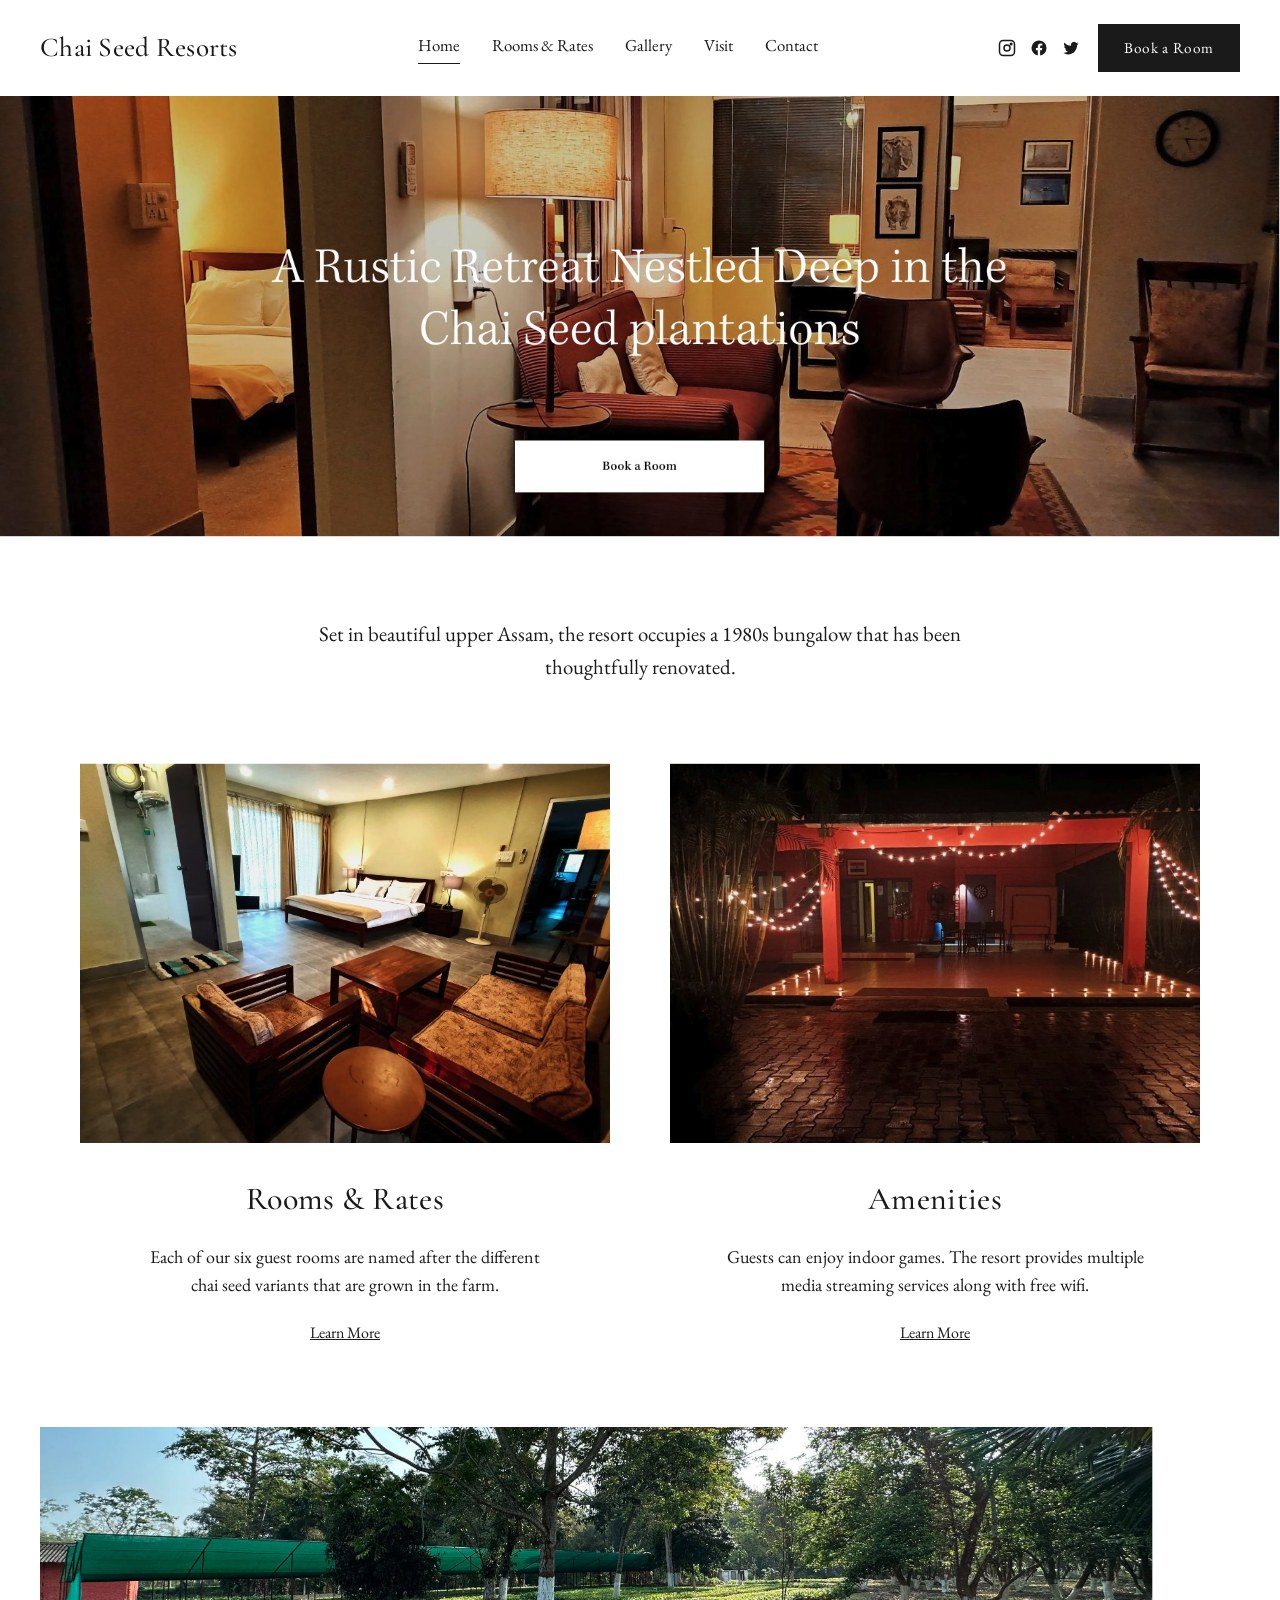
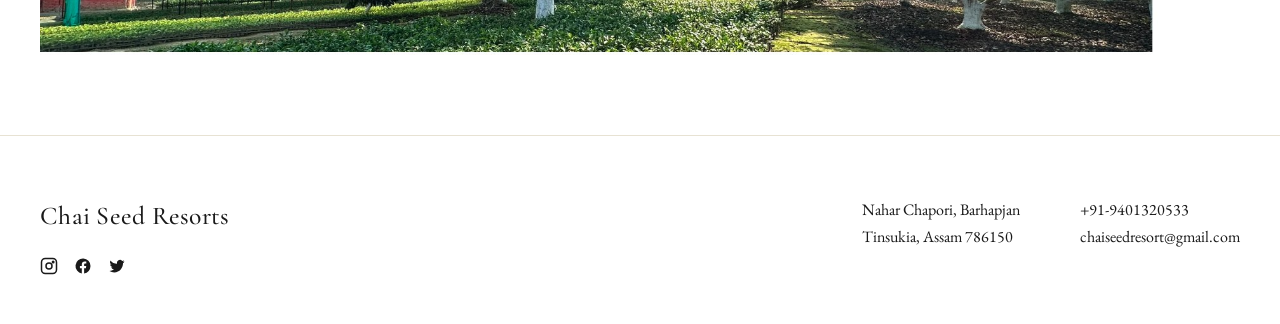
==== index.html @ 8e6bef91 "Add files via upload" ====
<!DOCTYPE html>
<html lang="en">
<head>
<meta charset="UTF-8">
<meta name="viewport" content="width=device-width, initial-scale=1.0">
<title>Chai Seed Resorts &mdash; A Rustic Retreat in Upper Assam</title>
<meta name="description" content="Chai Seed Resorts is a rustic retreat nestled deep in the chai seed plantations of upper Assam, occupying a thoughtfully renovated 1980s bungalow.">
<link rel="stylesheet" href="style.css">
</head>
<body>

<header class="site-nav">
  <div class="logo"><a href="index.html">Chai Seed Resorts</a></div>
  <nav class="nav-links">
    <a href="index.html" class="active">Home</a>
    <a href="rooms.html">Rooms &amp; Rates</a>
    <a href="gallery.html">Gallery</a>
    <a href="visit.html">Visit</a>
    <a href="contact.html">Contact</a>
  </nav>
  <div class="nav-right">
    <div class="nav-social">
      <a href="#" aria-label="Instagram"><svg viewBox="0 0 24 24" fill="none" stroke="currentColor" stroke-width="2"><rect x="2" y="2" width="20" height="20" rx="5"/><circle cx="12" cy="12" r="4"/><circle cx="17.5" cy="6.5" r="1"/></svg></a>
      <a href="#" aria-label="Facebook"><svg viewBox="0 0 24 24" fill="currentColor"><path d="M22 12a10 10 0 1 0-11.6 9.9v-7H7.9V12h2.5V9.8c0-2.5 1.5-3.9 3.8-3.9 1.1 0 2.2.2 2.2.2v2.5h-1.3c-1.2 0-1.6.8-1.6 1.6V12h2.8l-.4 2.9h-2.4v7A10 10 0 0 0 22 12"/></svg></a>
      <a href="#" aria-label="Twitter"><svg viewBox="0 0 24 24" fill="currentColor"><path d="M22 5.9c-.7.3-1.5.6-2.3.7.8-.5 1.5-1.3 1.8-2.3-.8.5-1.7.8-2.6 1a4 4 0 0 0-6.9 3.7A11.4 11.4 0 0 1 3.4 4.6a4.1 4.1 0 0 0 1.3 5.5 4 4 0 0 1-1.9-.5 4.1 4.1 0 0 0 3.3 4 4 4 0 0 1-1.9.1 4.1 4.1 0 0 0 3.8 2.9A11.5 11.5 0 0 1 2 18.6a11.7 11.7 0 0 0 6.3 1.9c7.5 0 11.7-6.3 11.7-11.8v-.5c.8-.6 1.5-1.3 2-2.3"/></svg></a>
    </div>
    <a href="contact.html" class="btn-book">Book a Room</a>
  </div>
</header>

<section class="hero">
  <img src="images/hero.jpg" alt="A Rustic Retreat Nestled Deep in the Chai Seed plantations">
  <a class="hero-book-link" href="contact.html" aria-label="Book a Room"></a>
</section>

<p class="intro-text">Set in beautiful upper Assam, the resort occupies a 1980s bungalow that has been thoughtfully renovated.</p>

<section class="two-col">
  <figure>
    <img src="images/rooms-card.jpg" alt="A guest room lounge area at Chai Seed Resorts">
    <div class="card-body">
      <h2>Rooms &amp; Rates</h2>
      <p>Each of our six guest rooms are named after the different chai seed variants that are grown in the farm.</p>
      <a class="learn-more" href="rooms.html">Learn More</a>
    </div>
  </figure>
  <figure>
    <img src="images/amenities-card.jpg" alt="The courtyard at Chai Seed Resorts lit up at night">
    <div class="card-body">
      <h2>Amenities</h2>
      <p>Guests can enjoy indoor games. The resort provides multiple media streaming services along with free wifi.</p>
      <a class="learn-more" href="gallery.html">Learn More</a>
    </div>
  </figure>
</section>

<div class="full-bleed wrap">
  <img src="images/tea-garden.jpg" alt="Tea garden surrounding Chai Seed Resorts">
</div>

<footer class="site-footer">
  <div class="footer-inner">
    <div class="footer-brand">
      <h3>Chai Seed Resorts</h3>
      <div class="footer-social">
        <a href="#" aria-label="Instagram"><svg viewBox="0 0 24 24" fill="none" stroke="currentColor" stroke-width="2"><rect x="2" y="2" width="20" height="20" rx="5"/><circle cx="12" cy="12" r="4"/><circle cx="17.5" cy="6.5" r="1"/></svg></a>
        <a href="#" aria-label="Facebook"><svg viewBox="0 0 24 24" fill="currentColor"><path d="M22 12a10 10 0 1 0-11.6 9.9v-7H7.9V12h2.5V9.8c0-2.5 1.5-3.9 3.8-3.9 1.1 0 2.2.2 2.2.2v2.5h-1.3c-1.2 0-1.6.8-1.6 1.6V12h2.8l-.4 2.9h-2.4v7A10 10 0 0 0 22 12"/></svg></a>
        <a href="#" aria-label="Twitter"><svg viewBox="0 0 24 24" fill="currentColor"><path d="M22 5.9c-.7.3-1.5.6-2.3.7.8-.5 1.5-1.3 1.8-2.3-.8.5-1.7.8-2.6 1a4 4 0 0 0-6.9 3.7A11.4 11.4 0 0 1 3.4 4.6a4.1 4.1 0 0 0 1.3 5.5 4 4 0 0 1-1.9-.5 4.1 4.1 0 0 0 3.3 4 4 4 0 0 1-1.9.1 4.1 4.1 0 0 0 3.8 2.9A11.5 11.5 0 0 1 2 18.6a11.7 11.7 0 0 0 6.3 1.9c7.5 0 11.7-6.3 11.7-11.8v-.5c.8-.6 1.5-1.3 2-2.3"/></svg></a>
      </div>
    </div>
    <div class="footer-contact">
      <div>Nahar Chapori, Barhapjan<br>Tinsukia, Assam 786150</div>
      <div><a href="tel:+919401320533">+91-9401320533</a><br><a href="mailto:chaiseedresort@gmail.com">chaiseedresort@gmail.com</a></div>
    </div>
  </div>
</footer>

</body>
</html>
---- style.css ----
@import url('https://fonts.googleapis.com/css2?family=Cormorant+Garamond:ital,wght@0,400;0,500;0,600;1,400&family=EB+Garamond:ital,wght@0,400;0,500;1,400&display=swap');

:root{
  --cream:#f3efe2;
  --black:#1a1a1a;
  --white:#ffffff;
  --muted:#6b6558;
  --maxw:1200px;
}

*{box-sizing:border-box;}
html{scroll-behavior:smooth;}
body{
  margin:0;
  font-family:'EB Garamond', serif;
  color:var(--black);
  background:var(--white);
  font-size:18px;
  line-height:1.6;
}
h1,h2,h3,.logo{
  font-family:'Cormorant Garamond', serif;
  font-weight:500;
  letter-spacing:0.01em;
  margin:0;
}
a{color:inherit;text-decoration:none;}
img{max-width:100%;display:block;}

.wrap{max-width:var(--maxw);margin:0 auto;padding:0 40px;}

/* ---------- NAV ---------- */
.site-nav{
  display:flex;
  align-items:center;
  justify-content:space-between;
  padding:24px 40px;
  flex-wrap:wrap;
  gap:16px;
}
.logo{font-size:1.7rem;}
.logo a{display:block;}
.nav-links{
  display:flex;
  align-items:center;
  gap:32px;
  flex-wrap:wrap;
  font-size:1.05rem;
}
.nav-links a{
  padding-bottom:4px;
  border-bottom:1px solid transparent;
}
.nav-links a.active{border-bottom-color:var(--black);}
.nav-links a:hover{border-bottom-color:var(--black);}
.nav-right{
  display:flex;
  align-items:center;
  gap:18px;
  flex-wrap:wrap;
}
.nav-social{
  display:flex;
  gap:14px;
}
.nav-social a{display:flex;}
.nav-social svg{width:18px;height:18px;}
.btn-book{
  background:var(--black);
  color:var(--white);
  padding:12px 26px;
  font-family:'EB Garamond', serif;
  font-size:0.95rem;
  letter-spacing:0.04em;
  border:none;
  cursor:pointer;
  display:inline-block;
}
.btn-book:hover{opacity:0.85;}

/* ---------- HERO (home) ---------- */
.hero{
  position:relative;
  width:100%;
  overflow:hidden;
}
.hero img{
  width:100%;
  display:block;
}
.hero-book-link{
  position:absolute;
  left:50%;
  top:85.5%;
  transform:translate(-50%,-50%);
  width:18.5%;
  height:13%;
  display:block;
}

.intro-text{
  max-width:760px;
  margin:80px auto;
  text-align:center;
  font-size:1.3rem;
  padding:0 30px;
}

/* ---------- TWO COLUMN CARDS ---------- */
.two-col{
  display:grid;
  grid-template-columns:1fr 1fr;
  gap:60px;
  padding:0 40px;
  max-width:var(--maxw);
  margin:0 auto;
}
.two-col figure{margin:0;}
.two-col img{width:100%;height:380px;object-fit:cover;}
.card-body{
  text-align:center;
  margin-top:30px;
}
.card-body h2{font-size:2rem;margin-bottom:18px;}
.card-body p{color:var(--black);max-width:420px;margin:0 auto 18px;}
.card-body .learn-more{
  text-decoration:underline;
  font-size:1rem;
}

.full-bleed{
  width:100%;
  margin:80px 0;
}
.full-bleed img{width:100%;height:auto;max-height:480px;object-fit:cover;}

/* ---------- FOOTER ---------- */
.site-footer{
  background:var(--white);
  border-top:1px solid #e7e2d3;
  padding:60px 40px 40px;
  margin-top:60px;
}
.footer-inner{
  max-width:var(--maxw);
  margin:0 auto;
  display:flex;
  justify-content:space-between;
  flex-wrap:wrap;
  gap:40px;
}
.footer-brand h3{font-size:1.6rem;margin-bottom:18px;}
.footer-social{display:flex;gap:16px;}
.footer-social svg{width:18px;height:18px;}
.footer-contact{
  display:flex;
  gap:60px;
  flex-wrap:wrap;
}
.footer-contact div{font-size:1rem;line-height:1.7;}

/* ---------- PAGE HEADER (cream sections) ---------- */
.page-section{
  background:var(--cream);
  padding:60px 40px 80px;
}
.page-title{
  text-align:center;
  font-size:2.6rem;
  margin-bottom:60px;
}

/* ---------- ROOMS GRID ---------- */
.rooms-grid{
  max-width:var(--maxw);
  margin:0 auto;
  display:grid;
  grid-template-columns:1fr 1fr;
  gap:70px 90px;
}
.room-card{text-align:center;}
.room-card h3{font-size:1.6rem;margin-bottom:20px;}
.room-card img{
  width:100%;
  height:300px;
  object-fit:cover;
  border-radius:4px;
}
.room-card .price{margin-top:18px;font-size:1.1rem;}

/* ---------- GALLERY ---------- */
.gallery-grid{
  max-width:var(--maxw);
  margin:0 auto;
  display:grid;
  grid-template-columns:1fr 1fr;
  gap:30px;
}
.gallery-grid img{
  width:100%;
  height:480px;
  object-fit:cover;
}

/* ---------- VISIT ---------- */
.visit-info{
  text-align:center;
  max-width:600px;
  margin:0 auto 60px;
}
.visit-info p{margin:4px 0;}
.visit-info h4{
  font-size:1.1rem;
  margin-top:40px;
  margin-bottom:8px;
  font-family:'EB Garamond',serif;
  font-weight:600;
}
.map-frame{
  max-width:var(--maxw);
  margin:0 auto;
  border:0;
}
.map-frame iframe{
  width:100%;
  height:420px;
  border:0;
  display:block;
  filter:grayscale(15%);
}

/* ---------- CONTACT ---------- */
.contact-form{
  max-width:700px;
  margin:0 auto;
}
.contact-intro{
  text-align:center;
  max-width:600px;
  margin:0 auto 50px;
}
.form-row{
  display:grid;
  grid-template-columns:1fr 1fr;
  gap:24px;
}
.field{margin-bottom:28px;}
.field label{
  display:block;
  margin-bottom:8px;
  font-size:1.05rem;
}
.field label .req{color:var(--muted);font-size:0.85rem;}
.field input,
.field textarea{
  width:100%;
  border:1px solid #d8d2c0;
  background:#fafaf5;
  padding:14px;
  font-family:'EB Garamond', serif;
  font-size:1rem;
}
.field textarea{min-height:160px;resize:vertical;}
.submit-btn{
  background:var(--black);
  color:var(--white);
  border:none;
  padding:14px 34px;
  font-family:'EB Garamond', serif;
  font-size:1rem;
  cursor:pointer;
}
.submit-btn:hover{opacity:0.85;}
.form-status{
  margin-top:18px;
  font-size:0.95rem;
  color:var(--muted);
}

/* ---------- RESPONSIVE ---------- */
@media (max-width: 860px){
  .two-col, .rooms-grid, .gallery-grid, .form-row{
    grid-template-columns:1fr;
  }
  .site-nav{padding:18px 24px;}
  .nav-links{gap:18px;font-size:0.95rem;}
  .wrap, .page-section, .footer-inner{padding-left:24px;padding-right:24px;}
  .hero-book-link{width:40%;height:7%;}
  .page-title{font-size:2.1rem;}
}
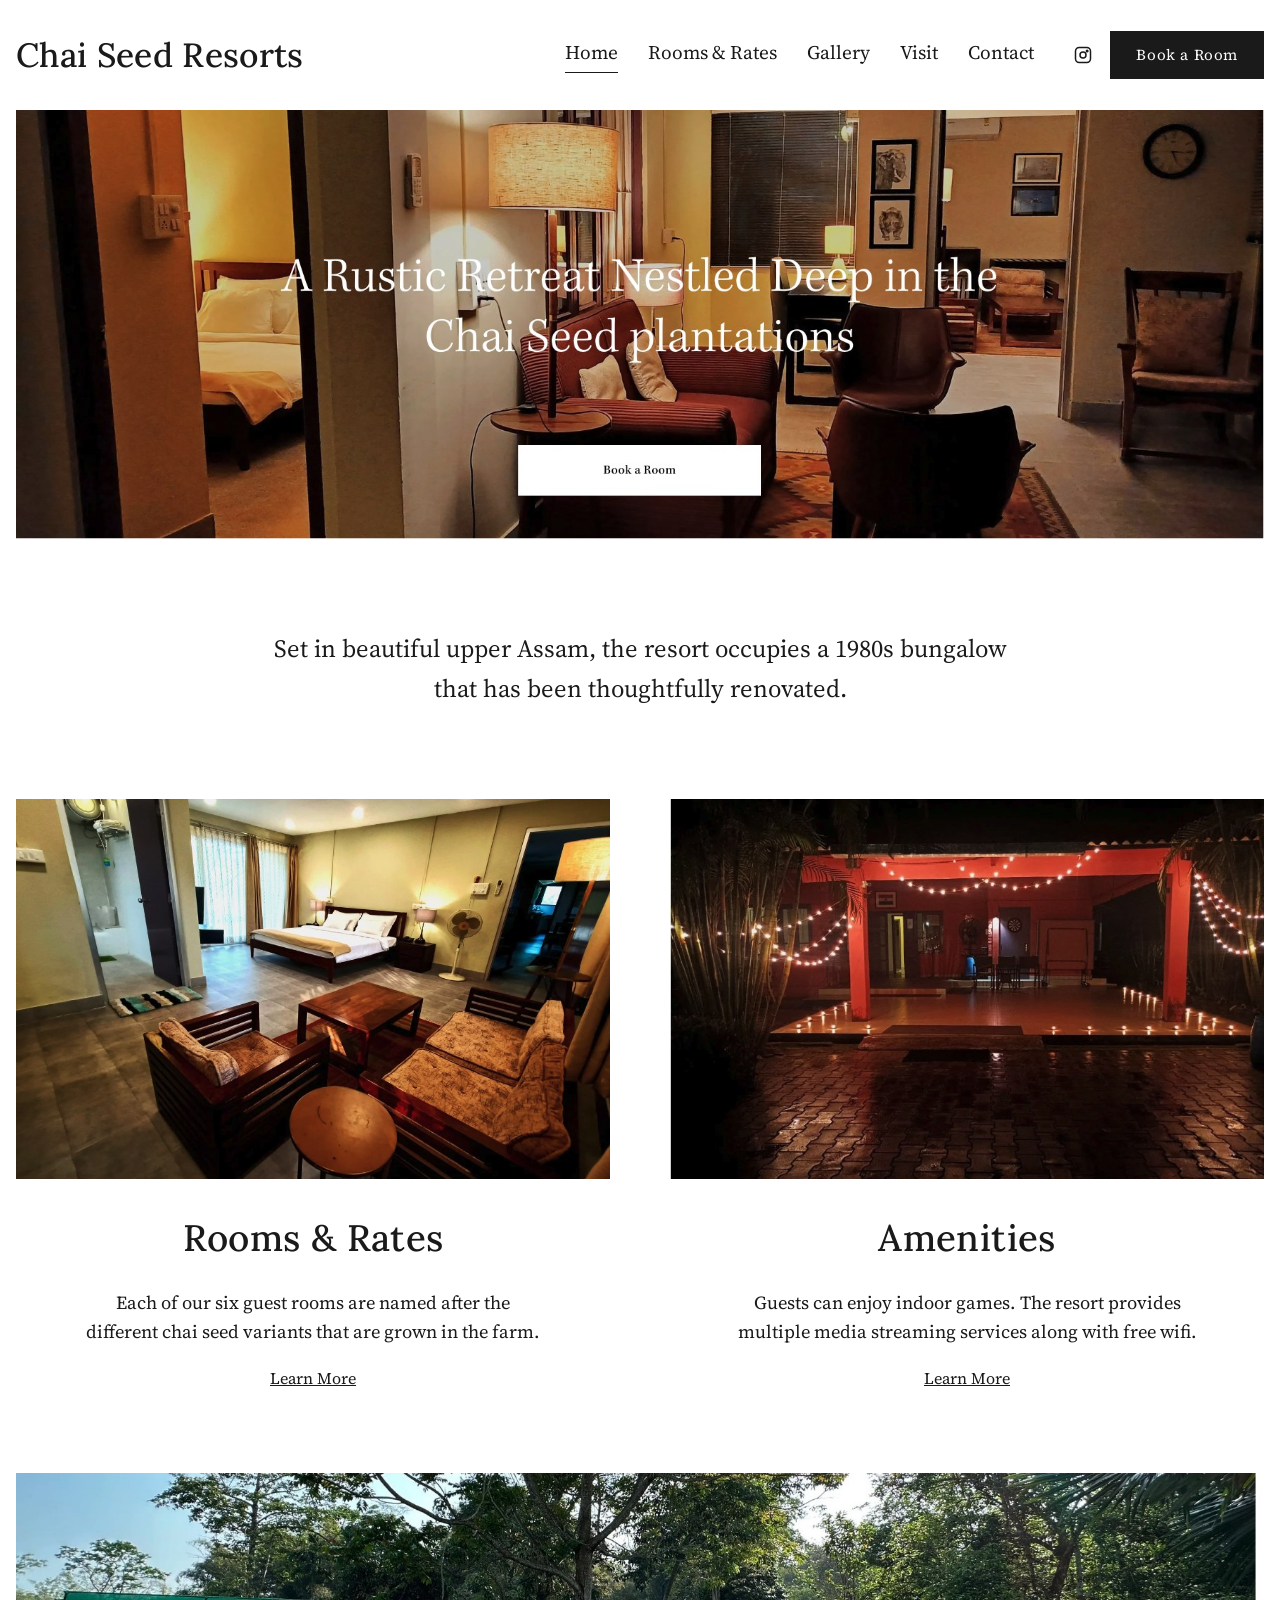
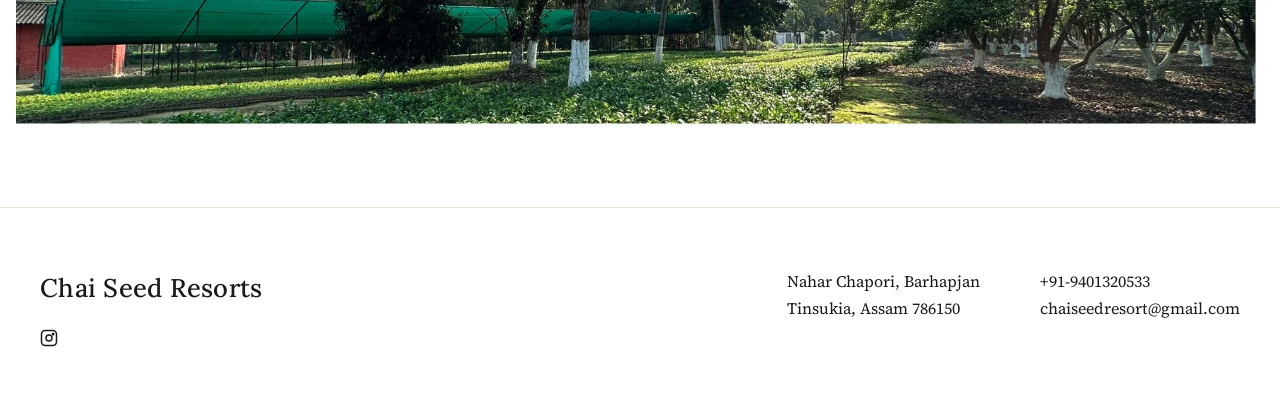
==== commit 5106603d: "Add files via upload" ====
--- a/index.html
+++ b/index.html
@@ -21,17 +21,17 @@
   <div class="nav-right">
     <div class="nav-social">
       <a href="#" aria-label="Instagram"><svg viewBox="0 0 24 24" fill="none" stroke="currentColor" stroke-width="2"><rect x="2" y="2" width="20" height="20" rx="5"/><circle cx="12" cy="12" r="4"/><circle cx="17.5" cy="6.5" r="1"/></svg></a>
-      <a href="#" aria-label="Facebook"><svg viewBox="0 0 24 24" fill="currentColor"><path d="M22 12a10 10 0 1 0-11.6 9.9v-7H7.9V12h2.5V9.8c0-2.5 1.5-3.9 3.8-3.9 1.1 0 2.2.2 2.2.2v2.5h-1.3c-1.2 0-1.6.8-1.6 1.6V12h2.8l-.4 2.9h-2.4v7A10 10 0 0 0 22 12"/></svg></a>
-      <a href="#" aria-label="Twitter"><svg viewBox="0 0 24 24" fill="currentColor"><path d="M22 5.9c-.7.3-1.5.6-2.3.7.8-.5 1.5-1.3 1.8-2.3-.8.5-1.7.8-2.6 1a4 4 0 0 0-6.9 3.7A11.4 11.4 0 0 1 3.4 4.6a4.1 4.1 0 0 0 1.3 5.5 4 4 0 0 1-1.9-.5 4.1 4.1 0 0 0 3.3 4 4 4 0 0 1-1.9.1 4.1 4.1 0 0 0 3.8 2.9A11.5 11.5 0 0 1 2 18.6a11.7 11.7 0 0 0 6.3 1.9c7.5 0 11.7-6.3 11.7-11.8v-.5c.8-.6 1.5-1.3 2-2.3"/></svg></a>
     </div>
     <a href="contact.html" class="btn-book">Book a Room</a>
   </div>
 </header>
 
+<div class="hero-wrap">
 <section class="hero">
   <img src="images/hero.jpg" alt="A Rustic Retreat Nestled Deep in the Chai Seed plantations">
   <a class="hero-book-link" href="contact.html" aria-label="Book a Room"></a>
 </section>
+</div>
 
 <p class="intro-text">Set in beautiful upper Assam, the resort occupies a 1980s bungalow that has been thoughtfully renovated.</p>
 
@@ -64,8 +64,6 @@
       <h3>Chai Seed Resorts</h3>
       <div class="footer-social">
         <a href="#" aria-label="Instagram"><svg viewBox="0 0 24 24" fill="none" stroke="currentColor" stroke-width="2"><rect x="2" y="2" width="20" height="20" rx="5"/><circle cx="12" cy="12" r="4"/><circle cx="17.5" cy="6.5" r="1"/></svg></a>
-        <a href="#" aria-label="Facebook"><svg viewBox="0 0 24 24" fill="currentColor"><path d="M22 12a10 10 0 1 0-11.6 9.9v-7H7.9V12h2.5V9.8c0-2.5 1.5-3.9 3.8-3.9 1.1 0 2.2.2 2.2.2v2.5h-1.3c-1.2 0-1.6.8-1.6 1.6V12h2.8l-.4 2.9h-2.4v7A10 10 0 0 0 22 12"/></svg></a>
-        <a href="#" aria-label="Twitter"><svg viewBox="0 0 24 24" fill="currentColor"><path d="M22 5.9c-.7.3-1.5.6-2.3.7.8-.5 1.5-1.3 1.8-2.3-.8.5-1.7.8-2.6 1a4 4 0 0 0-6.9 3.7A11.4 11.4 0 0 1 3.4 4.6a4.1 4.1 0 0 0 1.3 5.5 4 4 0 0 1-1.9-.5 4.1 4.1 0 0 0 3.3 4 4 4 0 0 1-1.9.1 4.1 4.1 0 0 0 3.8 2.9A11.5 11.5 0 0 1 2 18.6a11.7 11.7 0 0 0 6.3 1.9c7.5 0 11.7-6.3 11.7-11.8v-.5c.8-.6 1.5-1.3 2-2.3"/></svg></a>
       </div>
     </div>
     <div class="footer-contact">
--- a/style.css
+++ b/style.css
@@ -1,25 +1,26 @@
-@import url('https://fonts.googleapis.com/css2?family=Cormorant+Garamond:ital,wght@0,400;0,500;0,600;1,400&family=EB+Garamond:ital,wght@0,400;0,500;1,400&display=swap');
+@import url('https://fonts.googleapis.com/css2?family=Lora:ital,wght@0,400;0,500;0,600;1,400&family=Source+Serif+4:ital,wght@0,400;0,500;1,400&display=swap');
 
 :root{
   --cream:#f3efe2;
   --black:#1a1a1a;
   --white:#ffffff;
   --muted:#6b6558;
-  --maxw:1200px;
+  --maxw:1760px;
+  --gutter:16px;
 }
 
 *{box-sizing:border-box;}
 html{scroll-behavior:smooth;}
 body{
   margin:0;
-  font-family:'EB Garamond', serif;
+  font-family:'Source Serif 4', serif;
   color:var(--black);
   background:var(--white);
   font-size:18px;
   line-height:1.6;
 }
 h1,h2,h3,.logo{
-  font-family:'Cormorant Garamond', serif;
+  font-family:'Lora', serif;
   font-weight:500;
   letter-spacing:0.01em;
   margin:0;
@@ -27,25 +28,27 @@
 a{color:inherit;text-decoration:none;}
 img{max-width:100%;display:block;}
 
-.wrap{max-width:var(--maxw);margin:0 auto;padding:0 40px;}
+.wrap{max-width:var(--maxw);margin:0 auto;padding:0 var(--gutter);}
 
 /* ---------- NAV ---------- */
 .site-nav{
   display:flex;
   align-items:center;
-  justify-content:space-between;
-  padding:24px 40px;
-  flex-wrap:wrap;
-  gap:16px;
-}
-.logo{font-size:1.7rem;}
+  justify-content:flex-start;
+  max-width:var(--maxw);
+  margin:0 auto;
+  padding:28px var(--gutter);
+  flex-wrap:wrap;
+  gap:40px;
+}
+.logo{font-size:2.1rem;margin-right:auto;}
 .logo a{display:block;}
 .nav-links{
   display:flex;
   align-items:center;
-  gap:32px;
-  flex-wrap:wrap;
-  font-size:1.05rem;
+  gap:30px;
+  flex-wrap:wrap;
+  font-size:1.2rem;
 }
 .nav-links a{
   padding-bottom:4px;
@@ -69,7 +72,7 @@
   background:var(--black);
   color:var(--white);
   padding:12px 26px;
-  font-family:'EB Garamond', serif;
+  font-family:'Source Serif 4', serif;
   font-size:0.95rem;
   letter-spacing:0.04em;
   border:none;
@@ -79,6 +82,11 @@
 .btn-book:hover{opacity:0.85;}
 
 /* ---------- HERO (home) ---------- */
+.hero-wrap{
+  max-width:var(--maxw);
+  margin:0 auto;
+  padding:0 var(--gutter);
+}
 .hero{
   position:relative;
   width:100%;
@@ -99,10 +107,10 @@
 }
 
 .intro-text{
-  max-width:760px;
-  margin:80px auto;
-  text-align:center;
-  font-size:1.3rem;
+  max-width:820px;
+  margin:90px auto;
+  text-align:center;
+  font-size:1.55rem;
   padding:0 30px;
 }
 
@@ -111,7 +119,7 @@
   display:grid;
   grid-template-columns:1fr 1fr;
   gap:60px;
-  padding:0 40px;
+  padding:0 var(--gutter);
   max-width:var(--maxw);
   margin:0 auto;
 }
@@ -121,8 +129,8 @@
   text-align:center;
   margin-top:30px;
 }
-.card-body h2{font-size:2rem;margin-bottom:18px;}
-.card-body p{color:var(--black);max-width:420px;margin:0 auto 18px;}
+.card-body h2{font-size:2.3rem;margin-bottom:20px;}
+.card-body p{color:var(--black);max-width:460px;margin:0 auto 18px;font-size:1.15rem;}
 .card-body .learn-more{
   text-decoration:underline;
   font-size:1rem;
@@ -213,7 +221,7 @@
   font-size:1.1rem;
   margin-top:40px;
   margin-bottom:8px;
-  font-family:'EB Garamond',serif;
+  font-family:'Source Serif 4',serif;
   font-weight:600;
 }
 .map-frame{
@@ -257,7 +265,7 @@
   border:1px solid #d8d2c0;
   background:#fafaf5;
   padding:14px;
-  font-family:'EB Garamond', serif;
+  font-family:'Source Serif 4', serif;
   font-size:1rem;
 }
 .field textarea{min-height:160px;resize:vertical;}
@@ -266,7 +274,7 @@
   color:var(--white);
   border:none;
   padding:14px 34px;
-  font-family:'EB Garamond', serif;
+  font-family:'Source Serif 4', serif;
   font-size:1rem;
   cursor:pointer;
 }
@@ -279,6 +287,7 @@
 
 /* ---------- RESPONSIVE ---------- */
 @media (max-width: 860px){
+  :root{--gutter:24px;}
   .two-col, .rooms-grid, .gallery-grid, .form-row{
     grid-template-columns:1fr;
   }
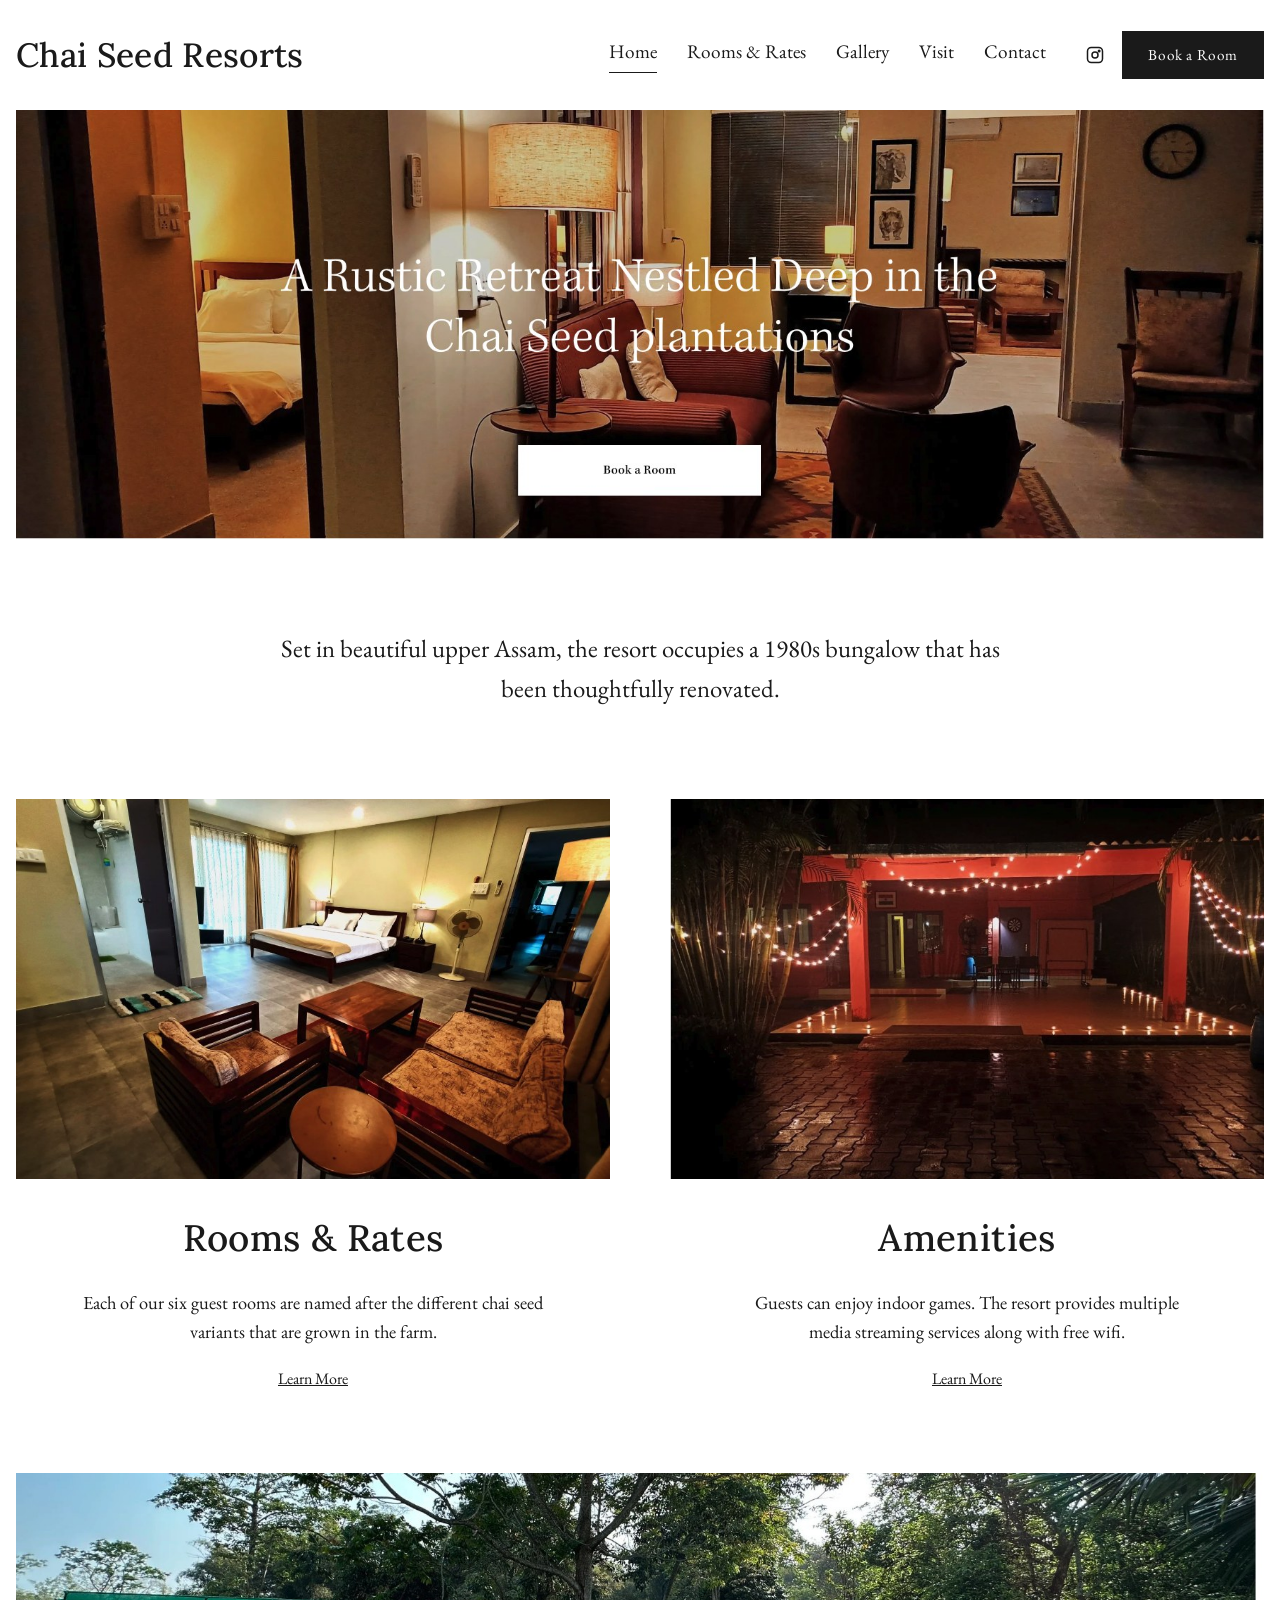
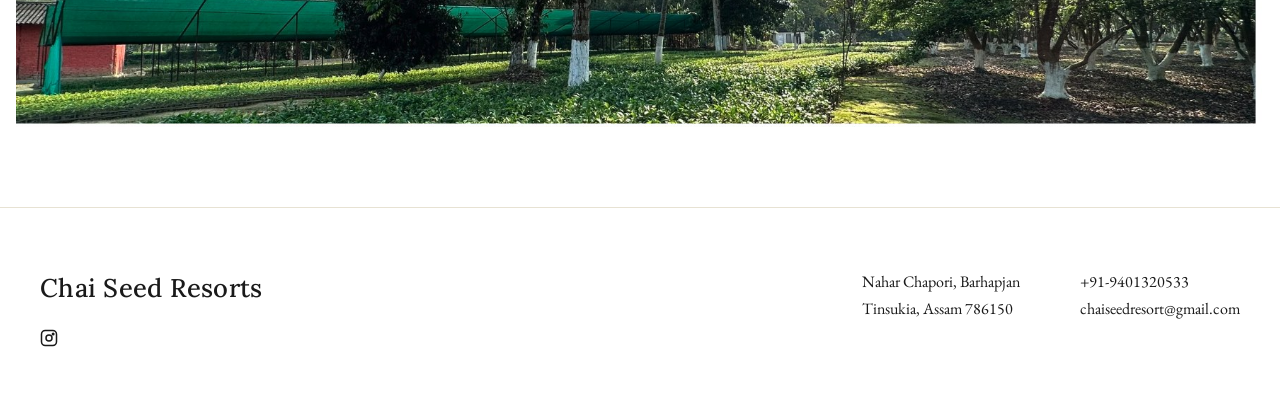
==== commit 3eabb408: "Add files via upload" ====
--- a/index.html
+++ b/index.html
@@ -10,6 +10,7 @@
 <body>
 
 <header class="site-nav">
+<div class="nav-inner">
   <div class="logo"><a href="index.html">Chai Seed Resorts</a></div>
   <nav class="nav-links">
     <a href="index.html" class="active">Home</a>
@@ -24,6 +25,7 @@
     </div>
     <a href="contact.html" class="btn-book">Book a Room</a>
   </div>
+</div>
 </header>
 
 <div class="hero-wrap">
--- a/style.css
+++ b/style.css
@@ -1,4 +1,4 @@
-@import url('https://fonts.googleapis.com/css2?family=Lora:ital,wght@0,400;0,500;0,600;1,400&family=Source+Serif+4:ital,wght@0,400;0,500;1,400&display=swap');
+@import url('https://fonts.googleapis.com/css2?family=Lora:ital,wght@0,400;0,500;0,600;1,400&family=EB+Garamond:ital,wght@0,400;0,500;1,400&display=swap');
 
 :root{
   --cream:#f3efe2;
@@ -13,7 +13,7 @@
 html{scroll-behavior:smooth;}
 body{
   margin:0;
-  font-family:'Source Serif 4', serif;
+  font-family:'EB Garamond', serif;
   color:var(--black);
   background:var(--white);
   font-size:18px;
@@ -32,6 +32,13 @@
 
 /* ---------- NAV ---------- */
 .site-nav{
+  position:sticky;
+  top:0;
+  z-index:100;
+  width:100%;
+  background:var(--white);
+}
+.nav-inner{
   display:flex;
   align-items:center;
   justify-content:flex-start;
@@ -72,7 +79,7 @@
   background:var(--black);
   color:var(--white);
   padding:12px 26px;
-  font-family:'Source Serif 4', serif;
+  font-family:'EB Garamond', serif;
   font-size:0.95rem;
   letter-spacing:0.04em;
   border:none;
@@ -138,7 +145,7 @@
 
 .full-bleed{
   width:100%;
-  margin:80px 0;
+  margin:80px auto;
 }
 .full-bleed img{width:100%;height:auto;max-height:480px;object-fit:cover;}
 
@@ -221,7 +228,7 @@
   font-size:1.1rem;
   margin-top:40px;
   margin-bottom:8px;
-  font-family:'Source Serif 4',serif;
+  font-family:'EB Garamond',serif;
   font-weight:600;
 }
 .map-frame{
@@ -265,7 +272,7 @@
   border:1px solid #d8d2c0;
   background:#fafaf5;
   padding:14px;
-  font-family:'Source Serif 4', serif;
+  font-family:'EB Garamond', serif;
   font-size:1rem;
 }
 .field textarea{min-height:160px;resize:vertical;}
@@ -274,7 +281,7 @@
   color:var(--white);
   border:none;
   padding:14px 34px;
-  font-family:'Source Serif 4', serif;
+  font-family:'EB Garamond', serif;
   font-size:1rem;
   cursor:pointer;
 }
@@ -291,7 +298,7 @@
   .two-col, .rooms-grid, .gallery-grid, .form-row{
     grid-template-columns:1fr;
   }
-  .site-nav{padding:18px 24px;}
+  .nav-inner{padding:18px 24px;}
   .nav-links{gap:18px;font-size:0.95rem;}
   .wrap, .page-section, .footer-inner{padding-left:24px;padding-right:24px;}
   .hero-book-link{width:40%;height:7%;}
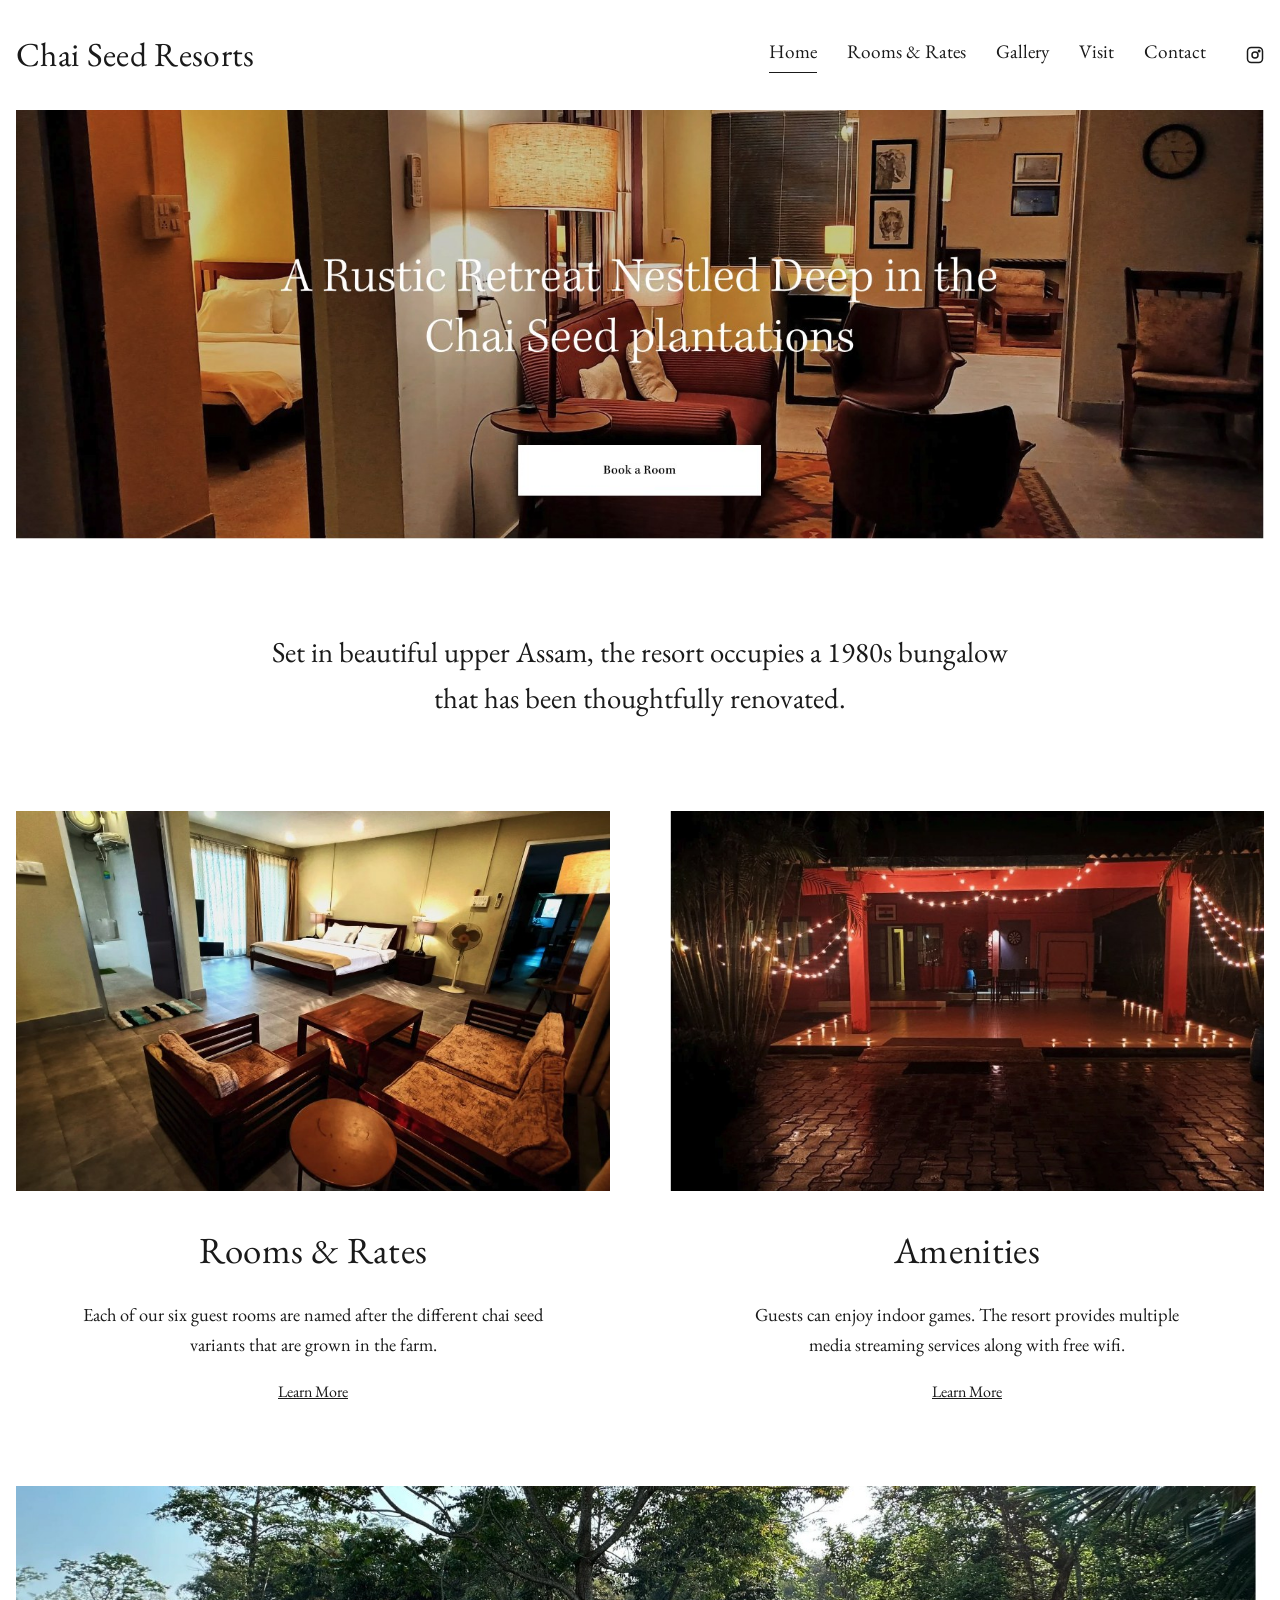
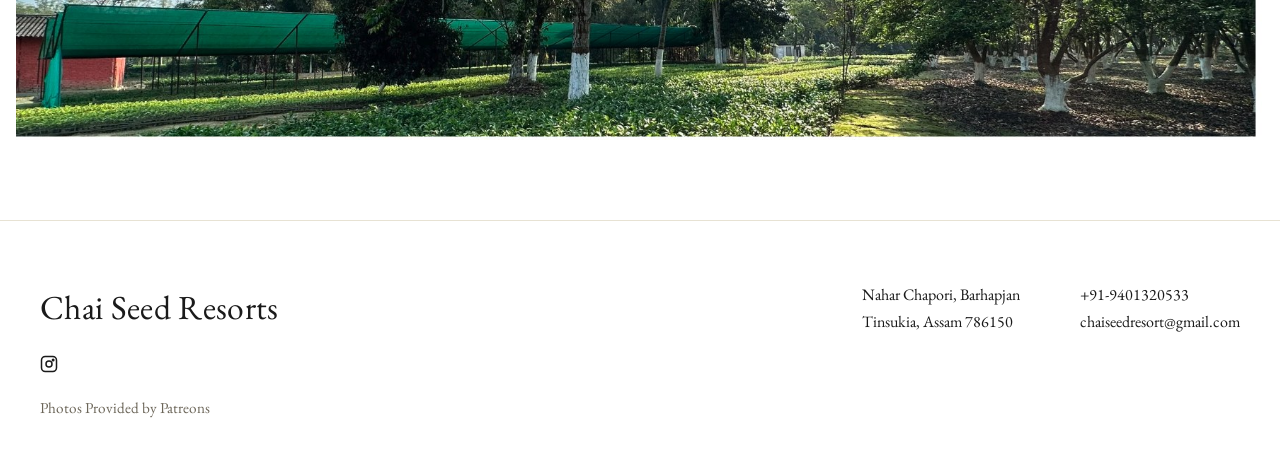
==== commit 497cebee: "Add files via upload" ====
--- a/index.html
+++ b/index.html
@@ -23,7 +23,6 @@
     <div class="nav-social">
       <a href="#" aria-label="Instagram"><svg viewBox="0 0 24 24" fill="none" stroke="currentColor" stroke-width="2"><rect x="2" y="2" width="20" height="20" rx="5"/><circle cx="12" cy="12" r="4"/><circle cx="17.5" cy="6.5" r="1"/></svg></a>
     </div>
-    <a href="contact.html" class="btn-book">Book a Room</a>
   </div>
 </div>
 </header>
@@ -67,6 +66,7 @@
       <div class="footer-social">
         <a href="#" aria-label="Instagram"><svg viewBox="0 0 24 24" fill="none" stroke="currentColor" stroke-width="2"><rect x="2" y="2" width="20" height="20" rx="5"/><circle cx="12" cy="12" r="4"/><circle cx="17.5" cy="6.5" r="1"/></svg></a>
       </div>
+      <div class="footer-credit">Photos Provided by Patreons</div>
     </div>
     <div class="footer-contact">
       <div>Nahar Chapori, Barhapjan<br>Tinsukia, Assam 786150</div>
--- a/style.css
+++ b/style.css
@@ -1,4 +1,4 @@
-@import url('https://fonts.googleapis.com/css2?family=Lora:ital,wght@0,400;0,500;0,600;1,400&family=EB+Garamond:ital,wght@0,400;0,500;1,400&display=swap');
+@import url('https://fonts.googleapis.com/css2?family=EB+Garamond:ital,wght@0,400;0,500;1,400&display=swap');
 
 :root{
   --cream:#f3efe2;
@@ -20,8 +20,8 @@
   line-height:1.6;
 }
 h1,h2,h3,.logo{
-  font-family:'Lora', serif;
-  font-weight:500;
+  font-family:'EB Garamond', serif;
+  font-weight:400;
   letter-spacing:0.01em;
   margin:0;
 }
@@ -117,7 +117,7 @@
   max-width:820px;
   margin:90px auto;
   text-align:center;
-  font-size:1.55rem;
+  font-size:1.8rem;
   padding:0 30px;
 }
 
@@ -157,14 +157,19 @@
   margin-top:60px;
 }
 .footer-inner{
-  max-width:var(--maxw);
+  max-width:1300px;
   margin:0 auto;
   display:flex;
   justify-content:space-between;
   flex-wrap:wrap;
   gap:40px;
 }
-.footer-brand h3{font-size:1.6rem;margin-bottom:18px;}
+.footer-brand h3{font-size:2.1rem;margin-bottom:18px;}
+.footer-credit{
+  margin-top:14px;
+  font-size:0.95rem;
+  color:var(--muted);
+}
 .footer-social{display:flex;gap:16px;}
 .footer-social svg{width:18px;height:18px;}
 .footer-contact{
@@ -181,25 +186,25 @@
 }
 .page-title{
   text-align:center;
-  font-size:2.6rem;
+  font-size:2.8rem;
   margin-bottom:60px;
 }
 
 /* ---------- ROOMS GRID ---------- */
 .rooms-grid{
-  max-width:var(--maxw);
+  max-width:1080px;
   margin:0 auto;
   display:grid;
   grid-template-columns:1fr 1fr;
-  gap:70px 90px;
+  gap:70px 240px;
 }
 .room-card{text-align:center;}
-.room-card h3{font-size:1.6rem;margin-bottom:20px;}
+.room-card h3{font-size:2.1rem;margin-bottom:20px;}
 .room-card img{
   width:100%;
   height:300px;
   object-fit:cover;
-  border-radius:4px;
+  border-radius:14px;
 }
 .room-card .price{margin-top:18px;font-size:1.1rem;}
 
@@ -213,8 +218,7 @@
 }
 .gallery-grid img{
   width:100%;
-  height:480px;
-  object-fit:cover;
+  height:auto;
 }
 
 /* ---------- VISIT ---------- */
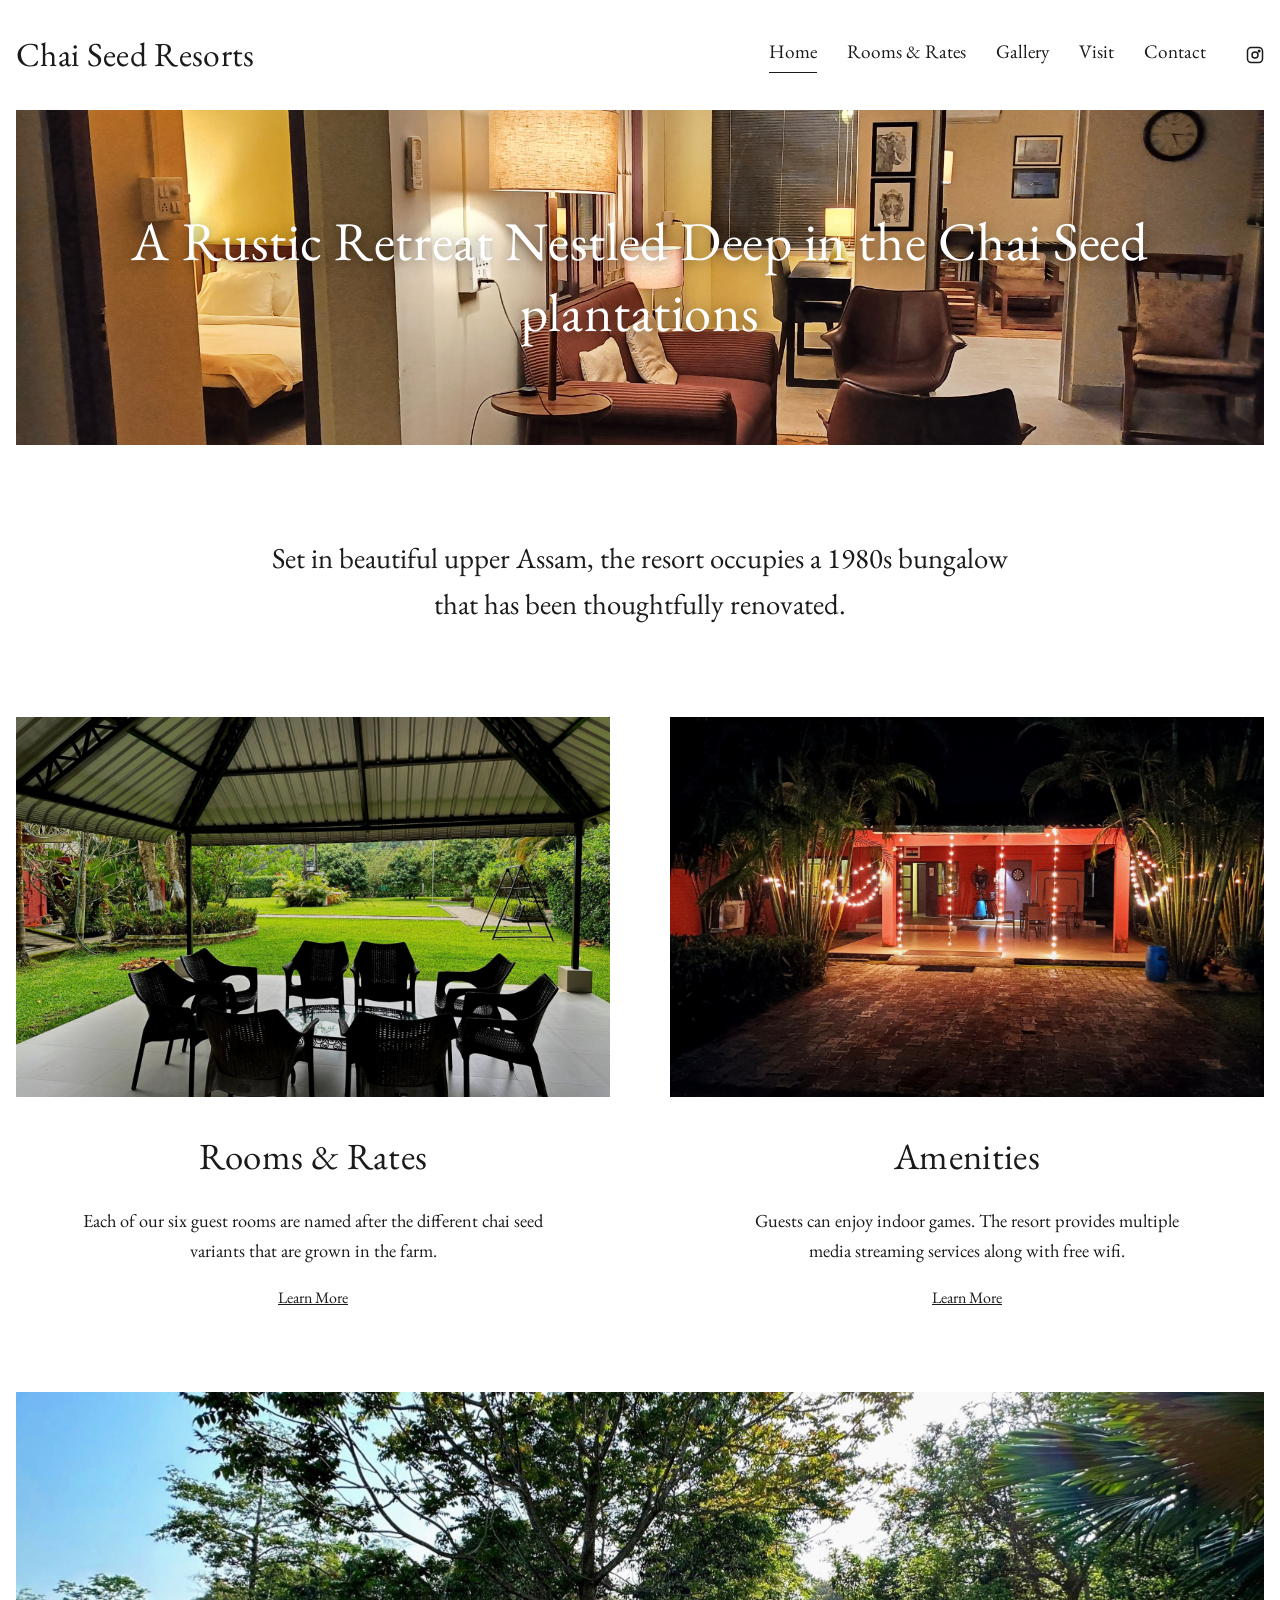
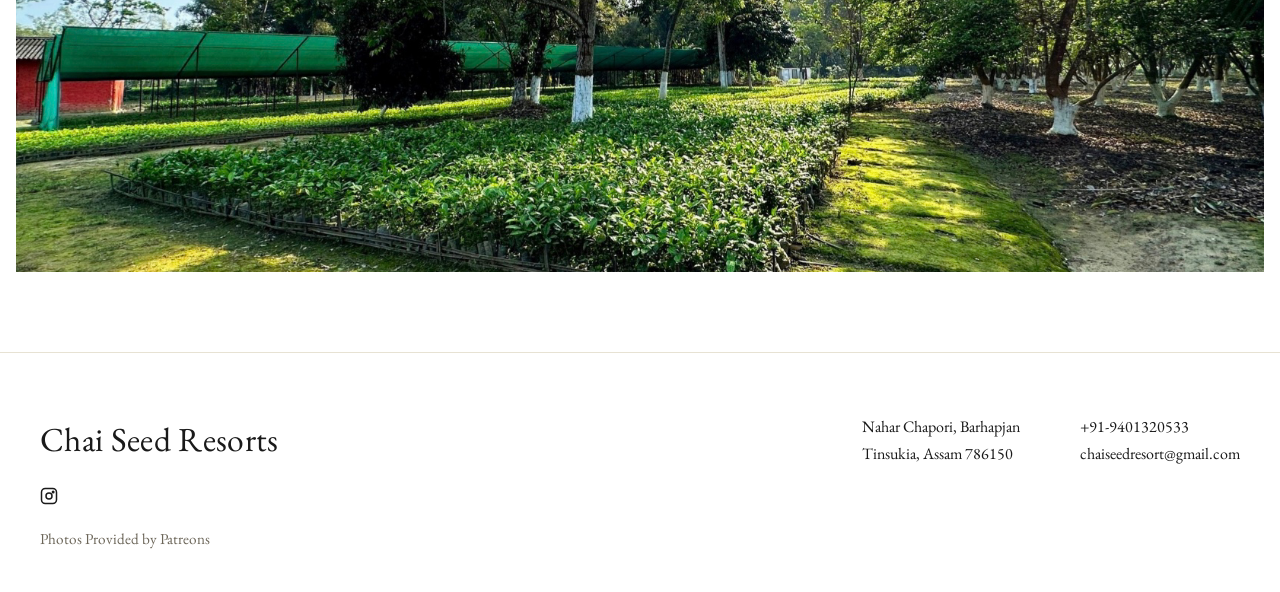
==== commit 366b3a5c: "Add files via upload" ====
--- a/index.html
+++ b/index.html
@@ -29,8 +29,10 @@
 
 <div class="hero-wrap">
 <section class="hero">
-  <img src="images/hero.jpg" alt="A Rustic Retreat Nestled Deep in the Chai Seed plantations">
-  <a class="hero-book-link" href="contact.html" aria-label="Book a Room"></a>
+  <img src="images/hero.jpg" alt="A cozy lounge area at Chai Seed Resorts">
+  <div class="hero-text">
+    <h1>A Rustic Retreat Nestled Deep in the Chai Seed plantations</h1>
+  </div>
 </section>
 </div>
 
@@ -38,7 +40,7 @@
 
 <section class="two-col">
   <figure>
-    <img src="images/rooms-card.jpg" alt="A guest room lounge area at Chai Seed Resorts">
+    <img src="images/rooms-card.jpg" alt="A covered gazebo overlooking the garden at Chai Seed Resorts">
     <div class="card-body">
       <h2>Rooms &amp; Rates</h2>
       <p>Each of our six guest rooms are named after the different chai seed variants that are grown in the farm.</p>
--- a/style.css
+++ b/style.css
@@ -103,14 +103,21 @@
   width:100%;
   display:block;
 }
-.hero-book-link{
+.hero-text{
   position:absolute;
+  top:50%;
   left:50%;
-  top:85.5%;
   transform:translate(-50%,-50%);
-  width:18.5%;
-  height:13%;
-  display:block;
+  width:100%;
+  max-width:1100px;
+  padding:0 30px;
+  text-align:center;
+}
+.hero-text h1{
+  color:#fff;
+  font-size:3.4rem;
+  line-height:1.3;
+  text-shadow:0 2px 14px rgba(0,0,0,0.5);
 }
 
 .intro-text{
@@ -305,6 +312,6 @@
   .nav-inner{padding:18px 24px;}
   .nav-links{gap:18px;font-size:0.95rem;}
   .wrap, .page-section, .footer-inner{padding-left:24px;padding-right:24px;}
-  .hero-book-link{width:40%;height:7%;}
   .page-title{font-size:2.1rem;}
-}
+  .hero-text h1{font-size:1.8rem;}
+}
